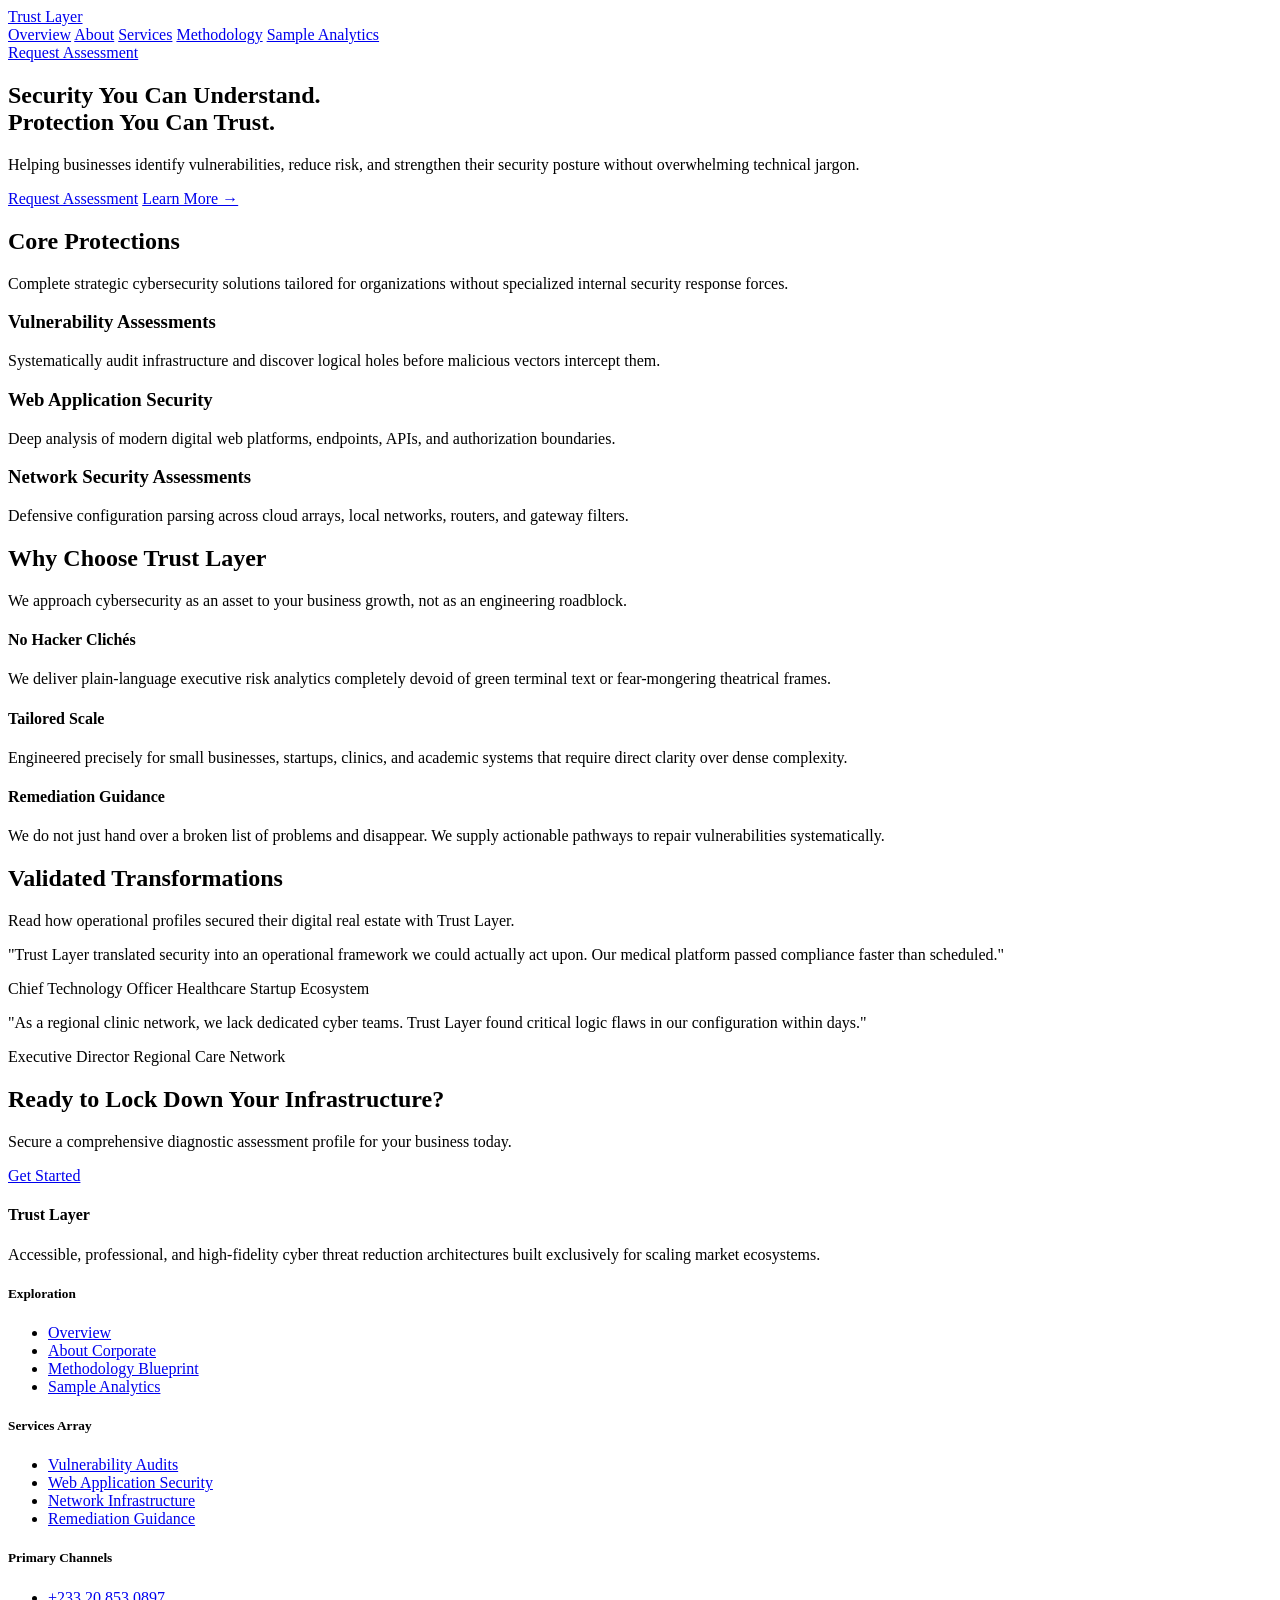
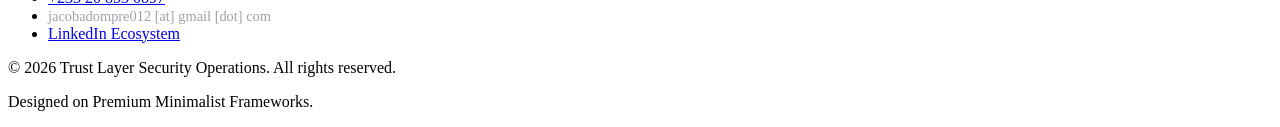
==== index.html @ 1e7e8208 "Add files via upload" ====
<!DOCTYPE html>
<html lang="en">
<head>
  <meta charset="UTF-8">
  <meta name="viewport" content="width=device-width, initial-scale=1.0">
  <title>Trust Layer | Cybersecurity Architecture</title>
  <link rel="stylesheet" href="css/style.css">
</head>
<body>

  <header class="premium-header">
    <div class="header-container">
      <a href="index.html" class="logo-zone"><div class="logo-icon"></div>Trust Layer</a>
      <nav class="nav-links" id="js-nav-menu">
        <a href="index.html" class="nav-item active">Overview</a>
        <a href="about.html" class="nav-item">About</a>
        <a href="services.html" class="nav-item">Services</a>
        <a href="methodology.html" class="nav-item">Methodology</a>
        <a href="reports.html" class="nav-item">Sample Analytics</a>
      </nav>
      <div><a href="contact.html" class="nav-cta">Request Assessment</a></div>
    </div>
  </header>

  <main>
    <section class="hero-section">
      <div class="content-container">
        <h1>Security You Can Understand.<br>Protection You Can Trust.</h1>
        <p>Helping businesses identify vulnerabilities, reduce risk, and strengthen their security posture without overwhelming technical jargon.</p>
        <div class="btn-group">
          <a href="contact.html" class="btn-primary">Request Assessment</a>
          <a href="services.html" class="btn-secondary">Learn More →</a>
        </div>
      </div>
    </section>

    <section class="section-padding">
      <div class="content-container">
        <div class="center-header">
          <h2>Core Protections</h2>
          <p>Complete strategic cybersecurity solutions tailored for organizations without specialized internal security response forces.</p>
        </div>
        <div class="premium-grid">
          <div class="feature-card">
            <h3>Vulnerability Assessments</h3>
            <p>Systematically audit infrastructure and discover logical holes before malicious vectors intercept them.</p>
          </div>
          <div class="feature-card">
            <h3>Web Application Security</h3>
            <p>Deep analysis of modern digital web platforms, endpoints, APIs, and authorization boundaries.</p>
          </div>
          <div class="feature-card">
            <h3>Network Security Assessments</h3>
            <p>Defensive configuration parsing across cloud arrays, local networks, routers, and gateway filters.</p>
          </div>
        </div>
      </div>
    </section>

    <section class="section-padding dark-canvas">
      <div class="content-container">
        <div class="center-header">
          <h2>Why Choose Trust Layer</h2>
          <p>We approach cybersecurity as an asset to your business growth, not as an engineering roadblock.</p>
        </div>
        <div class="why-grid">
          <div class="why-box">
            <h4>No Hacker Clichés</h4>
            <p>We deliver plain-language executive risk analytics completely devoid of green terminal text or fear-mongering theatrical frames.</p>
          </div>
          <div class="why-box">
            <h4>Tailored Scale</h4>
            <p>Engineered precisely for small businesses, startups, clinics, and academic systems that require direct clarity over dense complexity.</p>
          </div>
          <div class="why-box">
            <h4>Remediation Guidance</h4>
            <p>We do not just hand over a broken list of problems and disappear. We supply actionable pathways to repair vulnerabilities systematically.</p>
          </div>
        </div>
      </div>
    </section>

    <section class="section-padding">
      <div class="content-container">
        <div class="center-header">
          <h2>Validated Transformations</h2>
          <p>Read how operational profiles secured their digital real estate with Trust Layer.</p>
        </div>
        <div class="testimonial-scroll">
          <div class="testimonial-card">
            <p class="testimonial-text">"Trust Layer translated security into an operational framework we could actually act upon. Our medical platform passed compliance faster than scheduled."</p>
            <div class="testimonial-author">Chief Technology Officer <span>Healthcare Startup Ecosystem</span></div>
          </div>
          <div class="testimonial-card">
            <p class="testimonial-text">"As a regional clinic network, we lack dedicated cyber teams. Trust Layer found critical logic flaws in our configuration within days."</p>
            <div class="testimonial-author">Executive Director <span>Regional Care Network</span></div>
          </div>
        </div>
      </div>
    </section>

    <div class="strip-cta">
      <h2>Ready to Lock Down Your Infrastructure?</h2>
      <p>Secure a comprehensive diagnostic assessment profile for your business today.</p>
      <a href="contact.html" class="btn-primary">Get Started</a>
    </div>
  </main>

  <footer class="premium-footer">
    <div class="footer-columns-grid">
      <div class="footer-brand">
        <h4>Trust Layer</h4>
        <p>Accessible, professional, and high-fidelity cyber threat reduction architectures built exclusively for scaling market ecosystems.</p>
      </div>
      <div class="footer-column-stack">
        <h5>Exploration</h5>
        <ul>
          <li><a href="index.html">Overview</a></li>
          <li><a href="about.html">About Corporate</a></li>
          <li><a href="methodology.html">Methodology Blueprint</a></li>
          <li><a href="reports.html">Sample Analytics</a></li>
        </ul>
      </div>
      <div class="footer-column-stack">
        <h5>Services Array</h5>
        <ul>
          <li><a href="services.html">Vulnerability Audits</a></li>
          <li><a href="services.html">Web Application Security</a></li>
          <li><a href="services.html">Network Infrastructure</a></li>
          <li><a href="services.html">Remediation Guidance</a></li>
        </ul>
      </div>
      <div class="footer-column-stack">
        <h5>Primary Channels</h5>
        <ul>
          <li><a href="tel:+233208530897">+233 20 853 0897</a></li>
          <li><p style="color: #a1a1aa; font-size: 0.9rem; margin: 0;">jacobadompre012 [at] gmail [dot] com</p></li>
          <li><a href="https://www.linkedin.com/in/adompre-jacob-47b8203b1?utm_source=share_via&utm_content=profile&utm_medium=member_ios" target="_blank" rel="noopener noreferrer">LinkedIn Ecosystem</a></li>
        </ul>
      </div>
    </div>
    <div class="footer-bottom-baseline">
      <p>&copy; 2026 Trust Layer Security Operations. All rights reserved.</p>
      <p>Designed on Premium Minimalist Frameworks.</p>
    </div>
  </footer>

  <script>
    const toggle = document.getElementById('js-menu-toggle');
    const menu = document.getElementById('js-nav-menu');
    if(toggle) { toggle.addEventListener('click', () => menu.classList.toggle('mobile-open')); }
  </script>
</body>
</html>
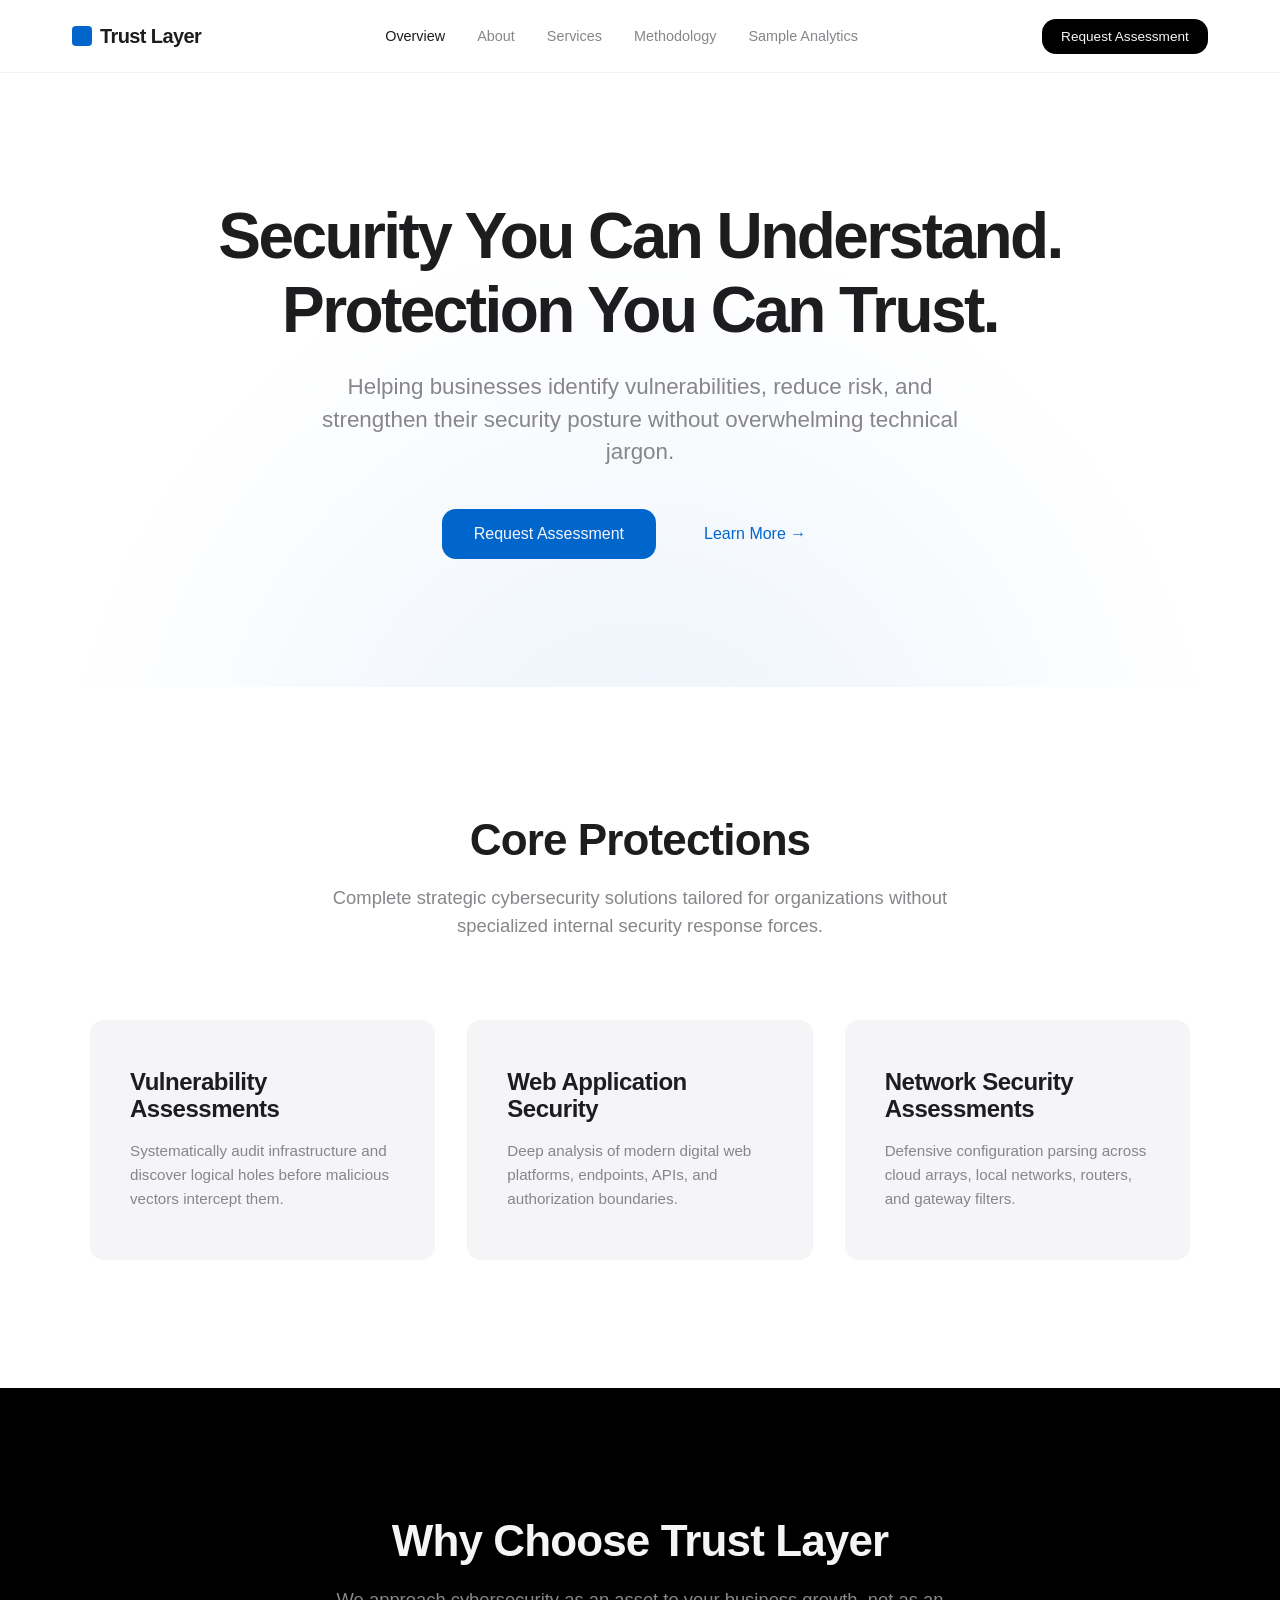
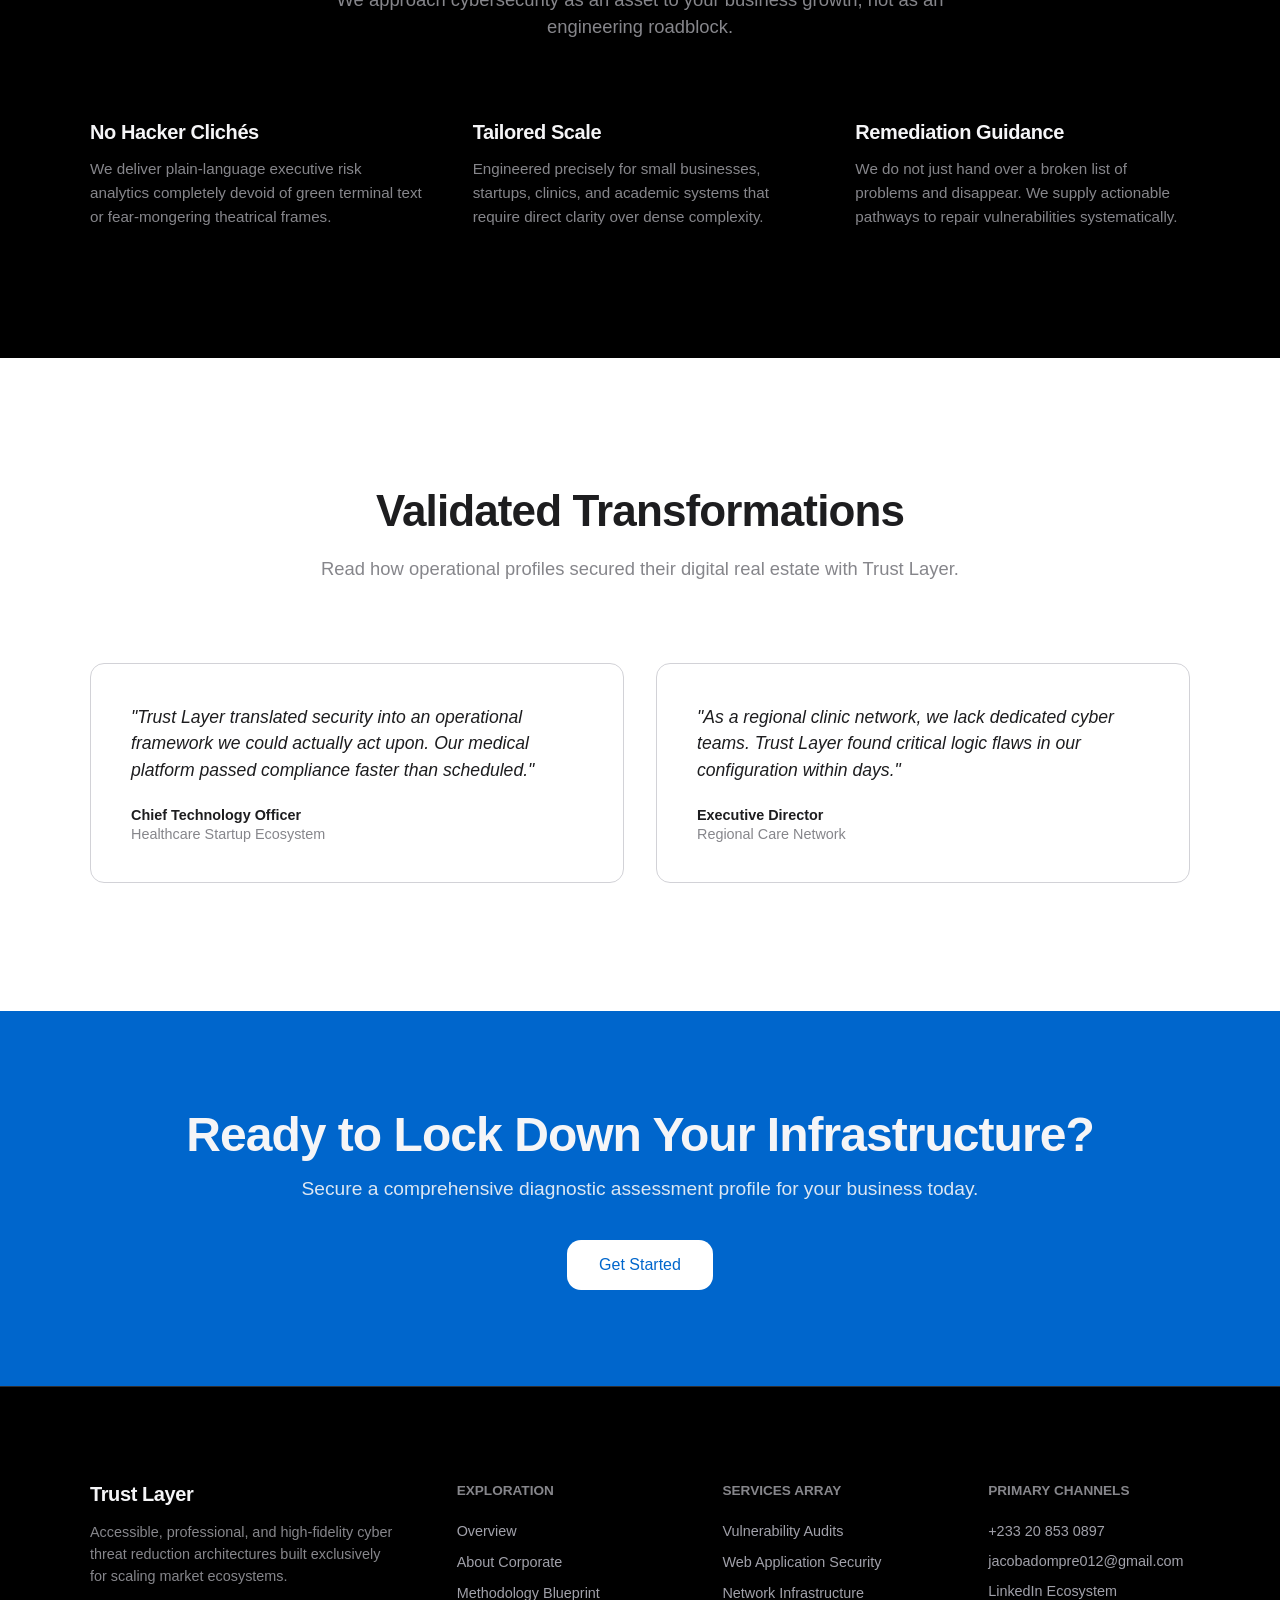
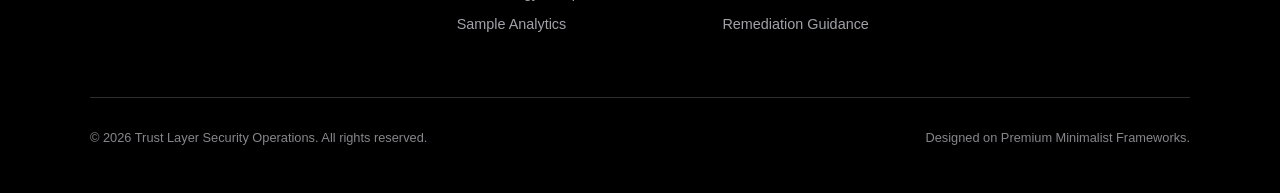
==== commit a2df1cdd: "Update email address in footer section" ====
--- a/index.html
+++ b/index.html
@@ -134,7 +134,7 @@
         <h5>Primary Channels</h5>
         <ul>
           <li><a href="tel:+233208530897">+233 20 853 0897</a></li>
-          <li><p style="color: #a1a1aa; font-size: 0.9rem; margin: 0;">jacobadompre012 [at] gmail [dot] com</p></li>
+          <li><p style="color: #a1a1aa; font-size: 0.9rem; margin: 0;">jacobadompre012@gmail.com</p></li>
           <li><a href="https://www.linkedin.com/in/adompre-jacob-47b8203b1?utm_source=share_via&utm_content=profile&utm_medium=member_ios" target="_blank" rel="noopener noreferrer">LinkedIn Ecosystem</a></li>
         </ul>
       </div>
--- a/css/style.css
+++ b/css/style.css
@@ -0,0 +1,773 @@
+/* ==========================================================================
+   DESIGN SYSTEM & VARIABLES (Apple-Inspired Architecture)
+   ========================================================================== */
+:root {
+  --bg-primary: #ffffff;
+  --bg-secondary: #f5f5f7;
+  --bg-dark: #000000;
+  --bg-dark-card: #121214;
+  --text-primary: #1d1d1f;
+  --text-secondary: #86868b;
+  --text-light: #f5f5f7;
+  --accent-blue: #0066cc;
+  --accent-blue-hover: #004499;
+  --border-color: #d2d2d7;
+  --border-dark: #2d2d30;
+  --radius-premium: 14px;
+  --transition-smooth: all 0.5s cubic-bezier(0.16, 1, 0.3, 1);
+  --font-stack: -apple-system, BlinkMacSystemFont, "Segoe UI", Roboto, Helvetica, Arial, sans-serif;
+}
+
+* {
+  box-sizing: border-box;
+  margin: 0;
+  padding: 0;
+}
+
+html {
+  font-family: var(--font-stack);
+  background-color: var(--bg-primary);
+  color: var(--text-primary);
+  scroll-behavior: smooth;
+  -webkit-font-smoothing: antialiased;
+  overflow-x: hidden;
+}
+
+body {
+  overflow-x: hidden;
+  padding-top: 4.5rem; /* Dynamic spacing setup for absolute header clear space */
+}
+
+h1, h2, h3, h4 {
+  font-weight: 700;
+  letter-spacing: -0.02em;
+  line-height: 1.15;
+}
+
+a {
+  text-decoration: none;
+  color: inherit;
+  transition: var(--transition-smooth);
+}
+
+/* ==========================================================================
+   GLOBAL STRUCTURED HEADER
+   ========================================================================== */
+.premium-header {
+  position: fixed;
+  top: 0;
+  width: 100%;
+  z-index: 1000;
+  background: rgba(255, 255, 255, 0.8);
+  backdrop-filter: blur(20px);
+  -webkit-backdrop-filter: blur(20px);
+  border-bottom: 1px solid rgba(0, 0, 0, 0.05);
+}
+
+.header-container {
+  max-width: 1200px;
+  margin: 0 auto;
+  padding: 0 2rem;
+  height: 4.5rem;
+  display: flex;
+  align-items: center;
+  justify-content: space-between;
+}
+
+.logo-zone {
+  display: flex;
+  align-items: center;
+  gap: 0.5rem;
+  font-size: 1.25rem;
+  font-weight: 700;
+  letter-spacing: -0.03em;
+}
+
+.logo-icon {
+  width: 1.25rem;
+  height: 1.25rem;
+  background: var(--accent-blue);
+  border-radius: 4px;
+}
+
+.nav-links {
+  display: flex;
+  gap: 2rem;
+}
+
+.nav-item {
+  font-size: 0.9rem;
+  font-weight: 500;
+  color: var(--text-secondary);
+}
+
+.nav-item:hover, .nav-item.active {
+  color: var(--text-primary);
+}
+
+.nav-cta {
+  background: var(--bg-dark);
+  color: var(--text-light);
+  padding: 0.6rem 1.2rem;
+  border-radius: var(--radius-premium);
+  font-size: 0.85rem;
+  font-weight: 500;
+}
+
+.nav-cta:hover {
+  background: var(--accent-blue);
+}
+
+.menu-toggle {
+  display: none;
+  flex-direction: column;
+  gap: 5px;
+  cursor: pointer;
+}
+
+.menu-toggle span {
+  width: 25px;
+  height: 2px;
+  background: var(--text-primary);
+}
+
+/* ==========================================================================
+   UNIVERSAL SECTIONS DESIGNS
+   ========================================================================== */
+.section-padding {
+  padding: 8rem 2rem;
+}
+
+.content-container {
+  max-width: 1100px;
+  margin: 0 auto;
+}
+
+.center-header {
+  text-align: center;
+  max-width: 650px;
+  margin: 0 auto 5rem auto;
+}
+
+.center-header h2 {
+  font-size: 2.75rem;
+  margin-bottom: 1.2rem;
+}
+
+.center-header p {
+  font-size: 1.15rem;
+  color: var(--text-secondary);
+  line-height: 1.5;
+}
+
+.btn-group {
+  display: flex;
+  gap: 1rem;
+  align-items: center;
+}
+
+.btn-primary {
+  background: var(--accent-blue);
+  color: var(--text-light);
+  padding: 1rem 2rem;
+  border-radius: var(--radius-premium);
+  font-size: 1rem;
+  font-weight: 500;
+  display: inline-block;
+}
+
+.btn-primary:hover {
+  background: var(--accent-blue-hover);
+}
+
+.btn-secondary {
+  background: transparent;
+  color: var(--accent-blue);
+  padding: 1rem 2rem;
+  border-radius: var(--radius-premium);
+  font-size: 1rem;
+  font-weight: 500;
+  display: inline-block;
+}
+
+.btn-secondary:hover {
+  text-decoration: underline;
+}
+
+/* ==========================================================================
+   HOMEPAGE LAYOUT SPECIFICS
+   ========================================================================== */
+.hero-section {
+  padding: 8rem 2rem 8rem 2rem;
+  text-align: center;
+  background: radial-gradient(circle at 50% 120%, rgba(0, 102, 204, 0.08), transparent 60%);
+}
+
+.hero-section h1 {
+  font-size: 4rem;
+  letter-spacing: -0.04em;
+  max-width: 850px;
+  margin: 0 auto 1.5rem auto;
+}
+
+.hero-section p {
+  font-size: 1.4rem;
+  color: var(--text-secondary);
+  max-width: 650px;
+  margin: 0 auto 2.5rem auto;
+  line-height: 1.45;
+}
+
+.hero-section .btn-group {
+  justify-content: center;
+}
+
+.premium-grid {
+  display: grid;
+  grid-template-columns: repeat(auto-fit, minmax(300px, 1fr));
+  gap: 2rem;
+}
+
+.feature-card {
+  background: var(--bg-secondary);
+  padding: 3rem 2.5rem;
+  border-radius: var(--radius-premium);
+}
+
+.feature-card h3 {
+  font-size: 1.5rem;
+  margin-bottom: 1rem;
+}
+
+.feature-card p {
+  color: var(--text-secondary);
+  line-height: 1.6;
+  font-size: 0.95rem;
+}
+
+.dark-canvas {
+  background: var(--bg-dark);
+  color: var(--text-light);
+}
+
+.dark-canvas .center-header p {
+  color: var(--text-secondary);
+}
+
+.why-grid {
+  display: grid;
+  grid-template-columns: repeat(auto-fit, minmax(240px, 1fr));
+  gap: 3rem;
+}
+
+.why-box h4 {
+  font-size: 1.25rem;
+  margin-bottom: 0.8rem;
+}
+
+.why-box p {
+  color: var(--text-secondary);
+  font-size: 0.95rem;
+  line-height: 1.6;
+}
+
+.testimonial-scroll {
+  display: grid;
+  grid-template-columns: repeat(auto-fit, minmax(320px, 1fr));
+  gap: 2rem;
+}
+
+.testimonial-card {
+  border: 1px solid var(--border-color);
+  padding: 2.5rem;
+  border-radius: var(--radius-premium);
+}
+
+.testimonial-text {
+  font-size: 1.1rem;
+  line-height: 1.5;
+  font-style: italic;
+  margin-bottom: 1.5rem;
+}
+
+.testimonial-author {
+  font-weight: 600;
+  font-size: 0.9rem;
+}
+
+.testimonial-author span {
+  display: block;
+  font-weight: 400;
+  color: var(--text-secondary);
+  margin-top: 0.2rem;
+}
+
+.strip-cta {
+  background: var(--accent-blue);
+  color: var(--text-light);
+  text-align: center;
+  padding: 6rem 2rem;
+}
+
+.strip-cta h2 {
+  font-size: 3rem;
+  margin-bottom: 1rem;
+}
+
+.strip-cta p {
+  font-size: 1.2rem;
+  margin-bottom: 2.5rem;
+  opacity: 0.9;
+}
+
+.strip-cta .btn-primary {
+  background: var(--bg-primary);
+  color: var(--accent-blue);
+}
+
+/* ==========================================================================
+   ABOUT PAGE SPECIFICS
+   ========================================================================== */
+.identity-grid {
+  display: grid;
+  grid-template-columns: repeat(2, 1fr);
+  gap: 4rem;
+  margin-bottom: 8rem;
+}
+
+.identity-block h3 {
+  font-size: 2rem;
+  margin-bottom: 1rem;
+}
+
+.identity-block p {
+  color: var(--text-secondary);
+  line-height: 1.6;
+}
+
+.founder-profile {
+  background: var(--bg-secondary);
+  border-radius: var(--radius-premium);
+  padding: 4rem;
+  display: grid;
+  grid-template-columns: 300px 1fr;
+  gap: 4rem;
+  align-items: center;
+}
+
+.founder-avatar {
+  background: var(--border-color);
+  aspect-ratio: 1;
+  border-radius: var(--radius-premium);
+  display: flex;
+  align-items: center;
+  justify-content: center;
+  color: var(--text-secondary);
+}
+
+.founder-bio h3 {
+  font-size: 2.25rem;
+}
+
+.founder-bio .title {
+  color: var(--accent-blue);
+  font-weight: 500;
+  margin-bottom: 1.5rem;
+}
+
+.founder-bio p {
+  color: var(--text-secondary);
+  line-height: 1.6;
+}
+
+/* ==========================================================================
+   SERVICES SPECIFIC LAYOUT
+   ========================================================================== */
+.deep-services-stack {
+  display: flex;
+  flex-direction: column;
+  gap: 6rem;
+}
+
+.service-detailed-node {
+  border-bottom: 1px solid var(--border-color);
+  padding-bottom: 6rem;
+}
+
+.service-detailed-node:last-child {
+  border-bottom: none;
+}
+
+.service-main-row {
+  display: grid;
+  grid-template-columns: 1fr 1fr;
+  gap: 4rem;
+}
+
+.service-left h3 {
+  font-size: 2.25rem;
+  margin-bottom: 1.5rem;
+}
+
+.service-left p {
+  color: var(--text-secondary);
+  font-size: 1.1rem;
+  line-height: 1.6;
+}
+
+.service-right-metrics {
+  display: grid;
+  grid-template-columns: 1fr 1fr;
+  gap: 2rem;
+}
+
+.sub-metric-card h4 {
+  font-size: 1.1rem;
+  margin-bottom: 0.5rem;
+}
+
+.sub-metric-card ul {
+  list-style: none;
+}
+
+.sub-metric-card ul li {
+  font-size: 0.9rem;
+  color: var(--text-secondary);
+  margin-bottom: 0.4rem;
+  position: relative;
+  padding-left: 12px;
+}
+
+.sub-metric-card ul li::before {
+  content: "";
+  position: absolute;
+  left: 0;
+  top: 8px;
+  width: 4px;
+  height: 4px;
+  background: var(--accent-blue);
+  border-radius: 50%;
+}
+
+/* ==========================================================================
+   METHODOLOGY CHRONO TIMELINE
+   ========================================================================== */
+.timeline-container {
+  position: relative;
+  max-width: 800px;
+  margin: 0 auto;
+}
+
+.timeline-container::before {
+  content: "";
+  position: absolute;
+  left: 31px;
+  top: 0;
+  width: 2px;
+  height: 100%;
+  background: var(--border-color);
+}
+
+.timeline-event-node {
+  position: relative;
+  padding-left: 5.5rem;
+  margin-bottom: 4rem;
+}
+
+.timeline-step-badge {
+  position: absolute;
+  left: 10px;
+  top: 0;
+  width: 44px;
+  height: 44px;
+  border-radius: 50%;
+  background: var(--bg-primary);
+  border: 2px solid var(--accent-blue);
+  display: flex;
+  align-items: center;
+  justify-content: center;
+  font-weight: 700;
+  color: var(--accent-blue);
+}
+
+.timeline-payload-card {
+  background: var(--bg-secondary);
+  padding: 2rem;
+  border-radius: var(--radius-premium);
+}
+
+.timeline-payload-card h3 {
+  font-size: 1.3rem;
+  margin-bottom: 0.5rem;
+}
+
+.timeline-payload-card p {
+  color: var(--text-secondary);
+  line-height: 1.6;
+}
+
+/* ==========================================================================
+   REPORTS INTERFACE WINDOW
+   ========================================================================== */
+.report-mock-window {
+  background: var(--bg-dark-card);
+  color: #e4e4e7;
+  border-radius: var(--radius-premium);
+  border: 1px solid var(--border-dark);
+  overflow: hidden;
+}
+
+.mock-header-bar {
+  background: #1c1c1e;
+  padding: 1rem 1.5rem;
+  border-bottom: 1px solid var(--border-dark);
+  display: flex;
+  align-items: center;
+  gap: 0.5rem;
+}
+
+.mock-dot {
+  width: 12px;
+  height: 12px;
+  border-radius: 50%;
+  background: #ff5f56;
+}
+
+.mock-dot:nth-child(2) { background: #ffbd2e; }
+.mock-dot:nth-child(3) { background: #27c93f; }
+
+.mock-window-title {
+  margin-left: 2rem;
+  font-size: 0.85rem;
+  color: var(--text-secondary);
+  font-family: monospace;
+}
+
+.mock-body-content {
+  padding: 3rem;
+}
+
+.report-meta-grid {
+  display: grid;
+  grid-template-columns: repeat(4, 1fr);
+  gap: 1.5rem;
+  border-bottom: 1px solid var(--border-dark);
+  padding-bottom: 2rem;
+  margin-bottom: 2.5rem;
+}
+
+.meta-data-cell span {
+  display: block;
+  font-size: 0.75rem;
+  color: var(--text-secondary);
+  text-transform: uppercase;
+}
+
+.meta-data-cell p {
+  font-size: 1.1rem;
+  font-weight: 600;
+}
+
+.severity-pill-critical { color: #ff453a; font-weight: 700; }
+
+.findings-breakdown-box h4 {
+  font-size: 1.5rem;
+  margin-bottom: 1rem;
+}
+
+.findings-breakdown-box p {
+  color: #a1a1aa;
+  line-height: 1.6;
+}
+
+.severity-bar-chart {
+  display: flex;
+  height: 8px;
+  border-radius: 4px;
+  overflow: hidden;
+  margin: 1rem 0;
+}
+
+.bar-crit { background: #ff453a; width: 15%; }
+.bar-high { background: #ff9f0a; width: 35%; }
+.bar-med { background: #ffd60a; width: 40%; }
+.bar-low { background: #30d158; width: 10%; }
+
+/* ==========================================================================
+   CONTACT CODES ENGINE
+   ========================================================================== */
+.contact-split-view {
+  display: grid;
+  grid-template-columns: 1fr 1.2fr;
+  gap: 5rem;
+}
+
+.contact-info-column h3 {
+  font-size: 2.25rem;
+  margin-bottom: 1.5rem;
+}
+
+.contact-info-column p {
+  color: var(--text-secondary);
+  line-height: 1.6;
+  margin-bottom: 3rem;
+}
+
+.channels-stack {
+  display: flex;
+  flex-direction: column;
+  gap: 2rem;
+}
+
+.channel-node-card span {
+  display: block;
+  font-size: 0.8rem;
+  text-transform: uppercase;
+  color: var(--text-secondary);
+}
+
+.channel-node-card a {
+  font-size: 1.2rem;
+  font-weight: 600;
+}
+
+.premium-form-facade {
+  display: flex;
+  flex-direction: column;
+  gap: 1.5rem;
+}
+
+.form-dual-row {
+  display: grid;
+  grid-template-columns: 1fr 1fr;
+  gap: 1.5rem;
+}
+
+.field-group {
+  display: flex;
+  flex-direction: column;
+  gap: 0.5rem;
+}
+
+.field-group label {
+  font-size: 0.85rem;
+  font-weight: 500;
+}
+
+.field-group input, .field-group select, .field-group textarea {
+  background: var(--bg-secondary);
+  border: 1px solid transparent;
+  padding: 1rem;
+  border-radius: var(--radius-premium);
+  font-family: var(--font-stack);
+  outline: none;
+  font-size: 0.95rem;
+}
+
+.field-group input:focus, .field-group select:focus, .field-group textarea:focus {
+  border-color: var(--accent-blue);
+  background: var(--bg-primary);
+}
+
+.submit-btn {
+  background: var(--bg-dark);
+  color: var(--text-light);
+  padding: 1rem;
+  border-radius: var(--radius-premium);
+  font-size: 1rem;
+  font-weight: 600;
+  border: none;
+  cursor: pointer;
+}
+
+/* ==========================================================================
+   FOOTER CODES MATRIX
+   ========================================================================== */
+.premium-footer {
+  background: var(--bg-dark);
+  color: var(--text-light);
+  padding: 6rem 2rem 3rem 2rem;
+  border-top: 1px solid var(--border-dark);
+}
+
+.footer-columns-grid {
+  max-width: 1100px;
+  margin: 0 auto 4rem auto;
+  display: grid;
+  grid-template-columns: 1.5fr repeat(3, 1fr);
+  gap: 4rem;
+}
+
+.footer-brand h4 {
+  font-size: 1.25rem;
+  margin-bottom: 1rem;
+}
+
+.footer-brand p {
+  color: var(--text-secondary);
+  font-size: 0.9rem;
+  line-height: 1.5;
+}
+
+.footer-column-stack h5 {
+  font-size: 0.85rem;
+  text-transform: uppercase;
+  color: var(--text-secondary);
+  margin-bottom: 1.5rem;
+}
+
+.footer-column-stack ul {
+  list-style: none;
+  display: flex;
+  flex-direction: column;
+  gap: 0.8rem;
+}
+
+.footer-column-stack ul li a {
+  font-size: 0.9rem;
+  color: #a1a1aa;
+}
+
+.footer-column-stack ul li a:hover {
+  color: var(--bg-primary);
+}
+
+.footer-bottom-baseline {
+  max-width: 1100px;
+  margin: 0 auto;
+  border-top: 1px solid var(--border-dark);
+  padding-top: 2rem;
+  display: flex;
+  justify-content: space-between;
+  font-size: 0.8rem;
+  color: var(--text-secondary);
+}
+
+/* ==========================================================================
+   MOBILE SCALING MEDIA OVERRIDES
+   ========================================================================== */
+@media (max-width: 968px) {
+  .hero-section h1 { font-size: 2.75rem; }
+  .service-main-row, .contact-split-view, .identity-grid, .founder-profile {
+    grid-template-columns: 1fr;
+    gap: 3rem;
+  }
+  .footer-columns-grid {
+    grid-template-columns: 1fr 1fr;
+    gap: 3rem;
+  }
+  .menu-toggle { display: flex; }
+  .nav-links {
+    display: none;
+    position: absolute;
+    top: 4.5rem;
+    left: 0;
+    width: 100%;
+    background: var(--bg-primary);
+    flex-direction: column;
+    padding: 2rem;
+    border-bottom: 1px solid var(--border-color);
+  }
+  .nav-links.mobile-open { display: flex; }
+  .report-meta-grid { grid-template-columns: 1fr 1fr; }
+}
